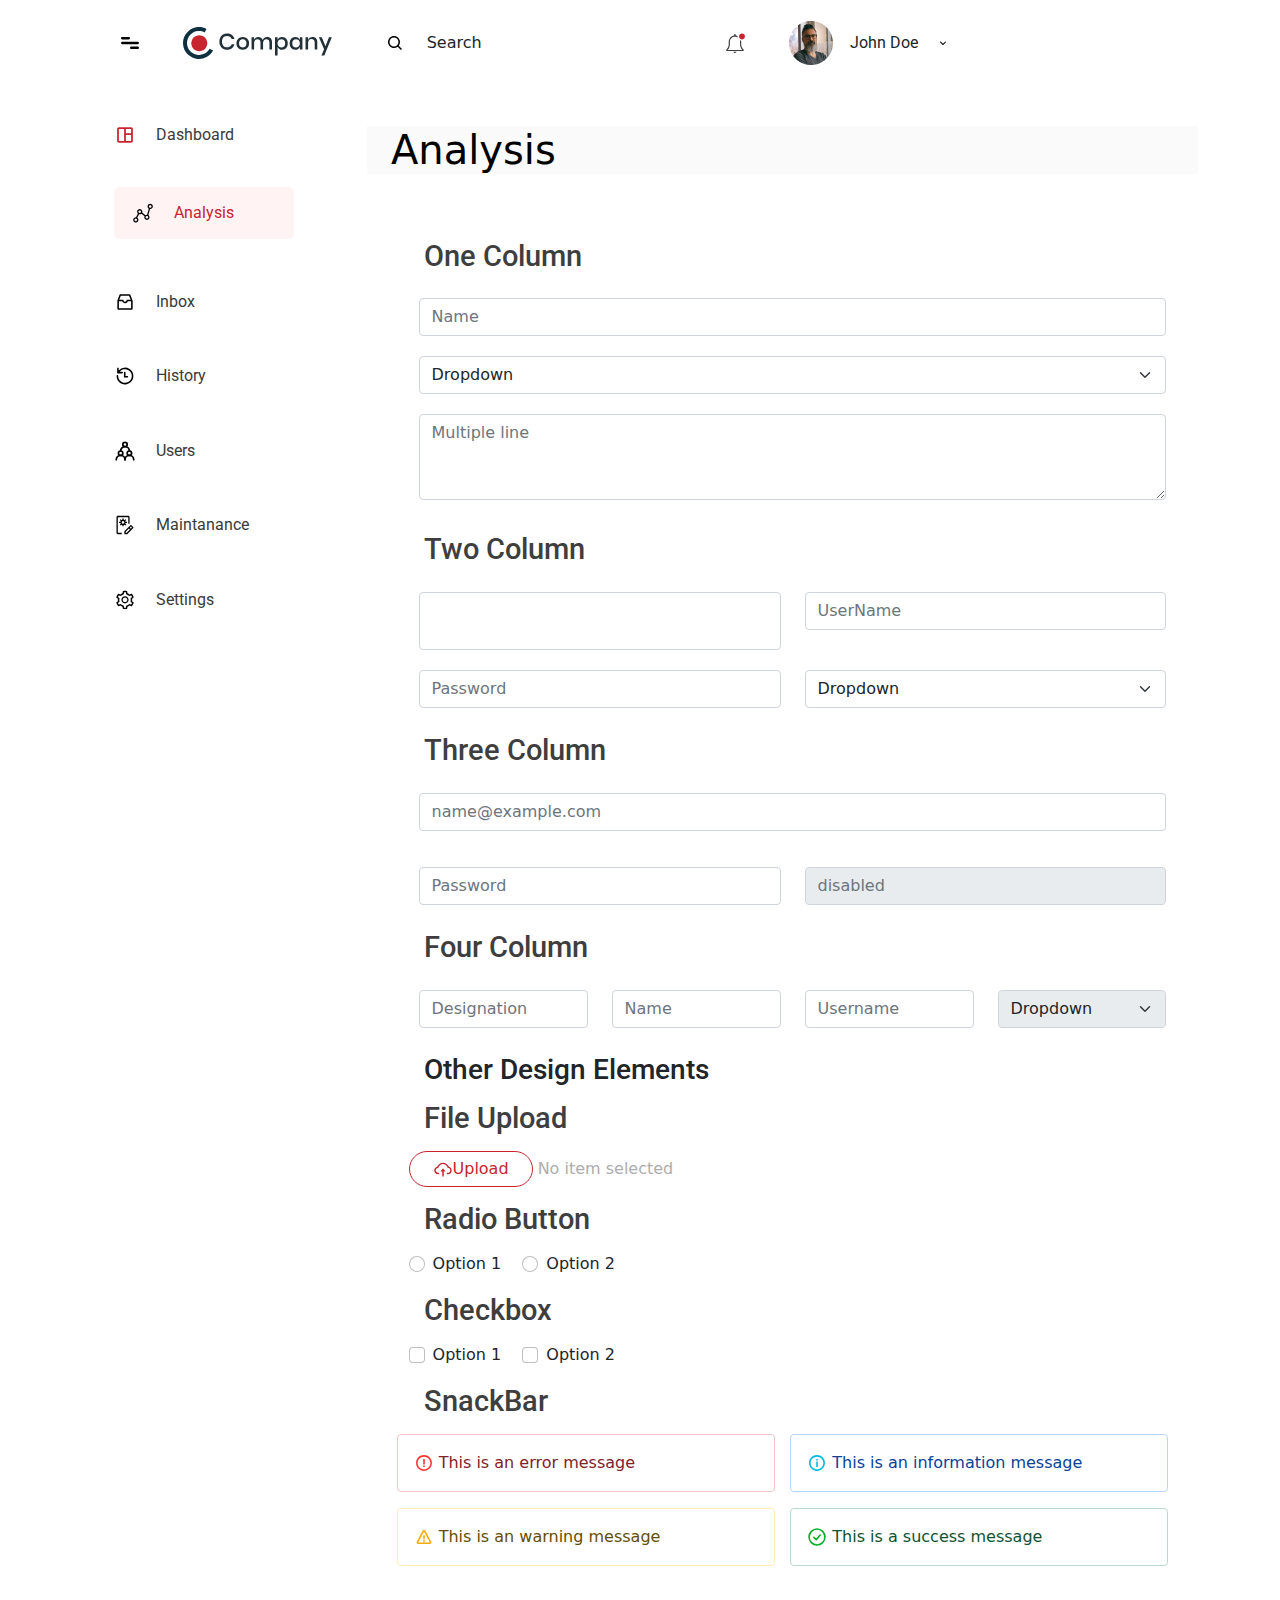
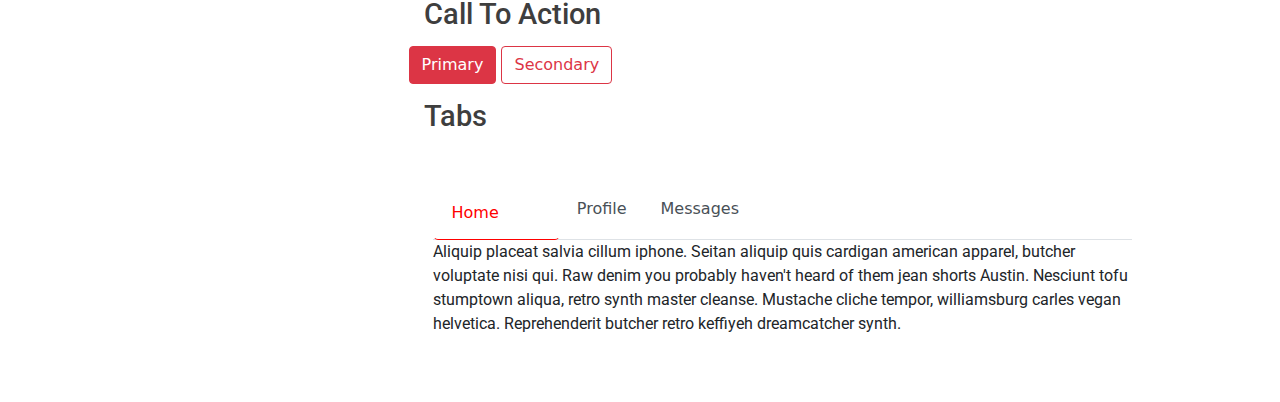
==== innerpage.html @ aac673c7 "Responsive design" ====
<!DOCTYPE html>
<html lang="en">

<head>
    <meta charset="UTF-8">
    <meta http-equiv="X-UA-Compatible" content="IE=edge">
    <meta name="viewport" content="width=device-width, initial-scale=1.0">
    <title>Innerpage</title>
    <link rel="stylesheet" href="./css/bootstrap.min.css">
    <link rel="stylesheet" href="css/innerpage.css">
    <script src="js/bootstrap.bundle.js"></script>
</head>

<body >
    <div class="container ">
        <div class="horizonal-nav">
            <div class="d-flex align-items-center">
                <div class="left">
                    <button onclick="openCloseMenu()" >
                        <img src="./images/menu-bar.svg" class="menu-icon "  alt="menu-bar">
                    </button>
                    <img src="./images/header-logo.svg" class="header-logo" alt="">
                   <!-- <div class="search"> -->
                    <img src="images/search-icon.svg" class="search-icon" alt="">
                    <span class="search">Search</span>
                   <!-- <input type="text" class="form-control" placeholder="Search"> -->
                    <!--  </div> -->
                </div>
                <div class="right">
                    <img src="images/notification-icon.svg" class="notification-image" alt="">
                    <img class="profile-image" src="images/profile.png" alt="">
                    <p>John Doe</p>
                    <img class="downward-arrow" src="images/downward-arrow.svg" alt="">
                </div>
            </div>
        </div>

      
        <div class="side-nav row">
        <div class="col-lg-3">
            <div class="navbar"  id="sideNav">
                <ul id="allBtn nav navbar-nav">
                    <li class=" nav-item  button">
                        <a href="./dashboard.html"><img src="images/dashboard-active.svg" alt="">
                            <p>Dashboard</p>
                        </a>
                    </li>
                    <li class="nav-item active button">
                        <a href="#"><img src="images/graph-default.svg" alt="">
                            <p>Analysis</p>
                        </a>
                    </li>
                    <li class="button">
                        <a href="#"><img src="images/inbox-default.svg" alt="">
                            <p>Inbox</p>
                        </a>
                    </li>
                    <li class="button">
                        <a href="#"><img src="images/clock-default.svg" alt="">
                            <p>History</p>
                        </a>
                    </li>
                    <li class="button">
                        <a href="#"><img src="images/user-default.svg" alt="">
                            <p>Users</p>
                        </a>
                    </li>
                    <li class="button">
                        <a href="#"><img src="images/maintenance-default.svg" alt="">
                            <p>Maintanance</p>
                        </a>
                    </li>
                    <li class="button">
                        <a href="#"><img src="images/setting-default.svg" alt="">
                            <p>Settings</p>
                        </a>
                    </li>
                </ul>
            </div>
        </div>
        
        

        <div class="col-lg-9 col-sm-9 col-xl-9 container-fluid " id="container">
            <div class="analysis-container container-fluid">
               <h1> Analysis </h1>            
            </div>
            <div class="form ">
                
                <div class="col-md-12">
                    <h4>One Column</h4>
                    <input type="text" class="form-control " id="exampleFormControlInput1" placeholder="Name">
                </div>
                <div class="col-md-12">
                <select class="form-select form-control" aria-placeholder="Dropdown" >
                    <option selected>Dropdown</option>
                    <option value="1">One</option>
                    <option value="2">Two</option>
                    <option value="3">Three</option>
                  </select>
                </div>
                <div class="col-md-12">
                    <textarea class="form-control" id="exampleFormControlTextarea1" placeholder="Multiple line" rows="3"></textarea>
                </div>

                <div class="col-md-12">
                    <h4>Two Column</h4>
                    <div class="row">
                        <div class="col-md col-sm col-xl form-floating">
                          <input type="text" class="form-control" placeholder="Name" aria-label="Name">
                        </div>
                        <div class="col-md col-sm col-xl">
                          <input type="text" class="form-control" placeholder="UserName" aria-label="UserName">
                        </div>
                      </div>
                      <div class="row">
                        <div class="col-md col-sm col-xl">
                          <input type="text" class="form-control" placeholder="Password" aria-label="Password">
                        </div>
                        <div class="col-md col-sm col-xl">
                            <select class="form-select form-control" aria-placeholder="Dropdown" >
                                <option selected>Dropdown</option>
                                <option value="1">One</option>
                              </select>
                        </div>
                      </div>
                </div>
                <div class="col-md-12">
                    <h4>Three Column</h4>
                    <div class="row">
                        <div class=" mb-3">
                            <input type="email" class="form-control" id="floatingInput" placeholder="name@example.com">
                          </div>
                        <div class="col">
                          <input type="text" class="form-control" placeholder="Password" aria-label="Password">
                        </div>
                        <div class="col">
                            <input type="text" class="form-control" id="floatingInputDisabled" disabled placeholder="disabled" aria-label="disabled" >
                          </div>
                      </div>
                </div>

                <div class="col-md-12">
                    <h4>Four Column</h4>
                    <div class="row">
                        <div class="col">
                            <input type="text" class="form-control" id="floatingInput" placeholder="Designation">
                            
                          </div>
                        <div class="col">
                          <input type="text" class="form-control" placeholder="Name" aria-label="Name">
                        </div>
                        <div class="col">
                            <input type="text" class="form-control" placeholder="Username" aria-label="UserName">
                          </div>
                          <div class="col">
                            <select class="form-select form-control" aria-placeholder="Dropdown" disabled >
                                <option selected>Dropdown</option>
                                <option value="1">One</option>
                              </select>
                        </div>
                      </div>
                </div>

                <div class="col-md-12">
                    <h3>Other Design Elements</h3>
                    <h4>File Upload</h4>
                    <button type="file"  class="file-upload" value="Upload"><img src="images/cloud-upload-icon.svg">Upload</button>
                    <span style="color: #ADADAD;">No item selected</span>
                </div>
                <div class="col-md-12">
                    <h4>Radio Button</h4>
                    <div class="form-check form-check-inline">
                        <input class="form-check-input" type="radio" name="inlineRadioOptions" id="inlineRadio1" value="option1">
                        <label class="form-check-label" for="inlineRadio1"> Option 1</label>
                      </div>
                      <div class="form-check form-check-inline">
                        <input class="form-check-input" type="radio" name="inlineRadioOptions" id="inlineRadio2" value="option2">
                        <label class="form-check-label" for="inlineRadio2" > Option 2</label>
                      </div>
                </div>
                <div class="col-md-12">
                    <h4>Checkbox</h4>
                    <div class="form-check form-check-inline">
                        <input class="form-check-input" type="checkbox" id="inlineCheckbox1" value="option1">
                        <label class="form-check-label" for="inlineCheckbox1"> Option 1</label>
                      </div>
                      <div class="form-check form-check-inline">
                        <input class="form-check-input" type="checkbox" id="inlineCheckbox2" value="option2">
                        <label class="form-check-label" for="inlineCheckbox2"> Option 2</label>
                      </div>
                </div>
                <div class="col-md-12">
                    <h4>SnackBar</h4>
                    <div class="row ">
                        <div class="alert col  alert-danger" role="alert">
                            <img class="alert-icon" src="images/error-icon.svg">
                            This is an error message
                      </div>
                      <div class="alert col offset-sm-1 alert-primary" role="alert">
                          <img class="alert-icon" src="images/info-icon.svg">
                            This is an information message
                      </div>
                      </div>
                      <div class="row">
                      <div class="alert col alert-warning" role="alert">
                        <img class="alert-icon" src="images/warning-icon.svg">
                            This is an warning message
                      </div>
                      <div class="alert col offset-sm-1 alert-success" role="alert">
                        <img class="alert-icon" src="images/success-icon.svg">
                            This is a success message
                      </div>
                    </div>
                </div>

                <div class="col-md-12">
                    <h4>Call To Action</h4>
                    <button type="button" class="btn btn-danger">Primary</button>
                    <button type="button" class="btn btn-outline-danger">Secondary</button>
                </div>

                <div>
                    <h4>Tabs</h4>

                    <div class="m-4">
                        <ul class="nav nav-tabs" id="myTab">
                            <li class="nav-item">
                                <a href="#home" class="nav-link tab-list-item active" data-bs-toggle="tab">Home</a>
                            </li>
                            <li class="nav-item">
                                <a href="#profile" class="nav-link tab-list-item " data-bs-toggle="tab">Profile</a>
                            </li>
                            <li class="nav-item">
                                <a href="#messages" class="nav-link tab-list-item" data-bs-toggle="tab">Messages</a>
                            </li>
                        </ul>
                        <div class="tab-content">
                            <div class="tab-pane fade show active" id="home">
                               
                                <p>Aliquip placeat salvia cillum iphone. Seitan aliquip quis cardigan american apparel, butcher voluptate nisi qui. Raw denim you probably haven't heard of them jean shorts Austin. Nesciunt tofu stumptown aliqua, retro synth master cleanse. Mustache cliche tempor, williamsburg carles vegan helvetica. Reprehenderit butcher retro keffiyeh dreamcatcher synth.</p>
                            </div>
                            <div class="tab-pane fade" id="profile">
                               
                                <p>Vestibulum nec erat eu nulla rhoncus fringilla ut non neque. Vivamus nibh urna, ornare id gravida ut, mollis a magna. Aliquam porttitor condimentum nisi, eu viverra ipsum porta ut. Nam hendrerit bibendum turpis, sed molestie mi fermentum id. Aenean volutpat velit sem. Sed consequat ante in rutrum convallis. Nunc facilisis leo at faucibus adipiscing.</p>
                            </div>
                            <div class="tab-pane fade" id="messages">
                                
                                <p>Donec vel placerat quam, ut euismod risus. Sed a mi suscipit, elementum sem a, hendrerit velit. Donec at erat magna. Sed dignissim orci nec eleifend egestas. Donec eget mi consequat massa vestibulum laoreet. Mauris et ultrices nulla, malesuada volutpat ante. Fusce ut orci lorem. Donec molestie libero in tempus imperdiet. Cum sociis natoque penatibus et magnis.</p>
                            </div>
                        </div>
                    </div>

                </div>
        </div> 
    </div> 

    <script >
        const sideNavMenu=document.getElementById("sideNav");
        const container=document.getElementById("container");
        function openCloseMenu(){
            if(sideNavMenu.style.display !== "none")
            {
                sideNavMenu.style.display="none";
                container.style.width="100%";
               
    
            }
            else{
                sideNavMenu.style.display="block";
                container.style.width="75%";
                
            }
        }
    </script>
    
    
</body>

</html>
---- css/innerpage.css ----
@import url('https://fonts.googleapis.com/css2?family=Roboto:wght@300;400&display=swap');
p {
    font-family: 'Roboto', sans-serif;
}
.main{
    width: 100%;
    margin: 0;
}
.horizonal-nav {
    top: 0;
    left: 0;
    width: 100%;
    height: auto;
}

.search-icon {
    width: 18px;
    margin: 0 18px 0 0;
}
.left{width:50%}
.right{margin-left:40%;
width:50%;}

.notification-image{
    /* Layout Properties */
top: 28px;
left: 1294px;
width: 22px;
height: 21px;
margin-right:15px;
}

.d-flex .left p,
.d-flex .right p {
    display: inline;
    font-size: 16px;
}
.left button{
    border: none;
    background-color: white;
  }

.menu-icon {
    margin: 30px;
}

.header-logo {
    width: 150px;
    margin: 0 10% 0 0;
}

.right .downward-arrow {
    margin: 0 0 0 15px;
    width: 10px;
}

.right p {
    margin: 0 0 0 12px;
}

.right .profile-image {
    width: 44px;
    margin: 0 0 0 23px;
}

.side-nav ul {
    list-style: none;
    
}

.side-nav ul li {
    margin-bottom: 50px;
}

.side-nav ul li:first-child {
    margin-top: 28px;
    margin-bottom: 40px;
}

.side-nav ul li a {
    text-decoration: none;
}

.side-nav ul li a img {
    width: 22px;
    margin: 0 15px 0 0;
}

.side-nav ul li a p {
    display: inline;
    font-size: 16px;
    margin: 0 0 32px 0;
    text-align: center;
    color: #3a3a3a;
    vertical-align: middle;
}

.side-nav ul .active {
    background-color: #fff3f4;
    padding: 14px 60px 14px 18px;
    border-radius: 5px;
    /* margin-left: -16px; */
    /* margin-bottom: 36px; */
}

.side-nav ul .active p {
    color: #c8242f;
}

.form-control {
    display: inline;
}

.analysis-container{
    margin-top: 40px;
    background-color: #FAFAFA;
    width:100%;
}

.analysis-container h1{
text-align: left;
font: normal normal medium 30px/39px Roboto;
letter-spacing: 0px;
color: #000000;
opacity: 1;
}
.form{
top: auto;
left: auto;
width: 100%;
padding: 5%;
height: auto;
background: #FFFFFF 0% 0% no-repeat padding-box;
border-radius: 5px;
opacity: 1
}
.form h4{
    margin:15px;
    font-family: -apple-system, BlinkMacSystemFont, 'Segoe UI', Roboto, Oxygen, Ubuntu, Cantarell, 'Open Sans', 'Helvetica Neue', sans-serif;
    font-size: 29px;
letter-spacing: 0px;
color: #3E3E3E;
opacity: 1;
}
.form-control{
    margin:10px;
}
.red-border-form{
    border: 1px solid #C8242F;
border-radius: 5px;
}
.form h3{
    margin:15px;
    font-family: -apple-system, BlinkMacSystemFont, 'Segoe UI', Roboto, Oxygen, Ubuntu, Cantarell, 'Open Sans', 'Helvetica Neue', sans-serif;
}
.file-upload{
    border: 1px solid #C8242F;
border-radius: 18px;
color: #c8242f;
width: 124px;
height: 36px;
background-color: white;
}
.alert-icon{
    height:20px;
    width:20px;
}
.alert{
   
    background-color: white;

}
.offset-sm-1 {
    margin-left: 2%;
}
.nav-tabs .nav-link.active{
    border-color: #fff #fff red;
    color:red;
  

}
.nav-tabs .nav-link{
    margin-bottom: -41px;
}
.side-nav ul li{
    margin-top: auto;;
}
.m-4 a{
    color: #495057;
}

/* @media screen and (max-width:400px)
{
    .right{margin-left:40%}
}

@media screen and (max-width:767px)
{
    .right{margin-left:40%}
} */

@media screen and (max-width:1400px)
{
    .right {
        margin-left: 15%;
    }
}
@media screen and (max-width:991px)
{
    .header-logo {
        width: 100px;
        margin: 0 5% 0 0;
    }
    .right{
        margin-left: 5%;
    }
    .right .profile-image {
        width: 30px;
        margin: 0 0 0 15px;
    }
}

@media screen and (max-width:991px)
{
    .header-logo {
        width: 70px;
        margin: 0 2% 0 0;
    }
    .right{
        margin-left: 0;
    }
    .right .profile-image {
        width: 15px;
        margin: 0 0 0 9px;
    }
    .notification-image{
    top: 28px;
    left: 1294px;
    width: 12px;
    height: auto;
    margin-right:0;
    }
    .left{
        width:60%;
    }
    .right{
        width:40%;
    }
}
@media screen and (max-width:469px)
{
    .header-logo {
        width: 40px;
        margin: 0 4px 0 0 ;
    }
    
    .right .profile-image {
        width: 15px;
        margin: 0 0 0 5px;
    }
    
    .left{
        width:60%;
    }
    .right{
        width:40%;
    }
    d-flex .left p,
.d-flex .right p {
   
    font-size: 10px;
        margin: 0 0 0 2px;
      
    }
    .search-icon {
        width: 9px;}
        .search{
            font-size: 10px;
        }
}

@media screen and (max-width:374px){
    .left{
        width:65%;
    }
    .right{
       
        width:35%;
    }

    .header-logo {
        width: 40px;
        margin: 0 0 0 0 ;
    }
}
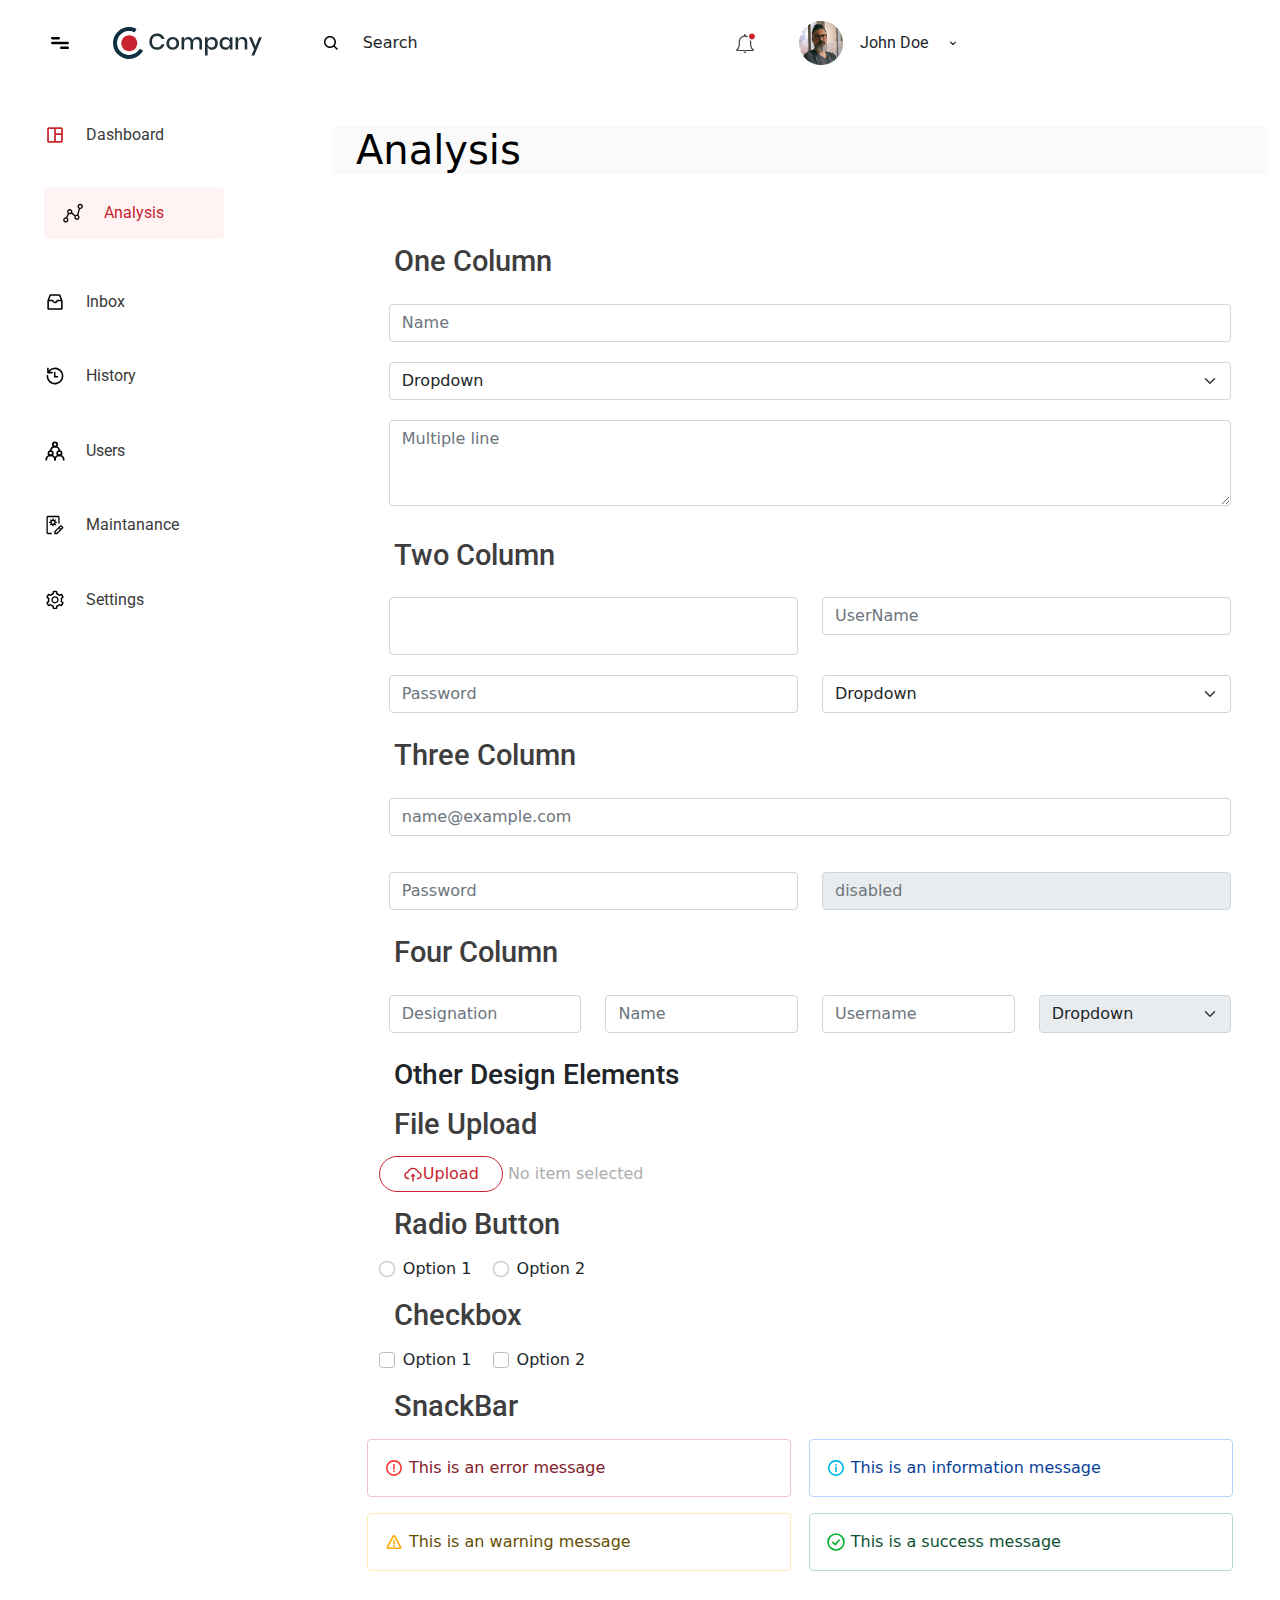
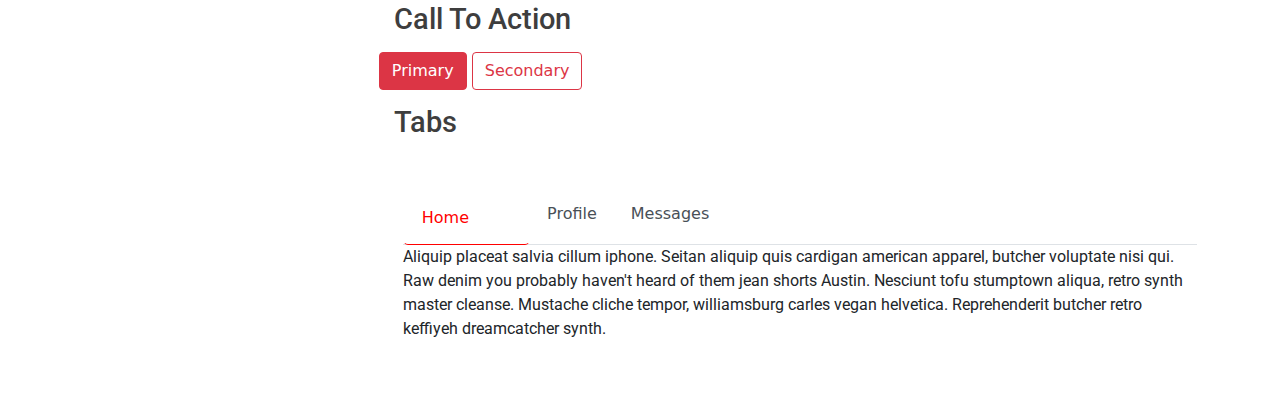
==== commit 0159ebb2: "Update innerpage.html" ====
--- a/innerpage.html
+++ b/innerpage.html
@@ -12,7 +12,7 @@
 </head>
 
 <body >
-    <div class="container ">
+    <div class="container-fluid ">
         <div class="horizonal-nav">
             <div class="d-flex align-items-center">
                 <div class="left">
@@ -277,4 +277,4 @@
     
 </body>
 
-</html>+</html>
